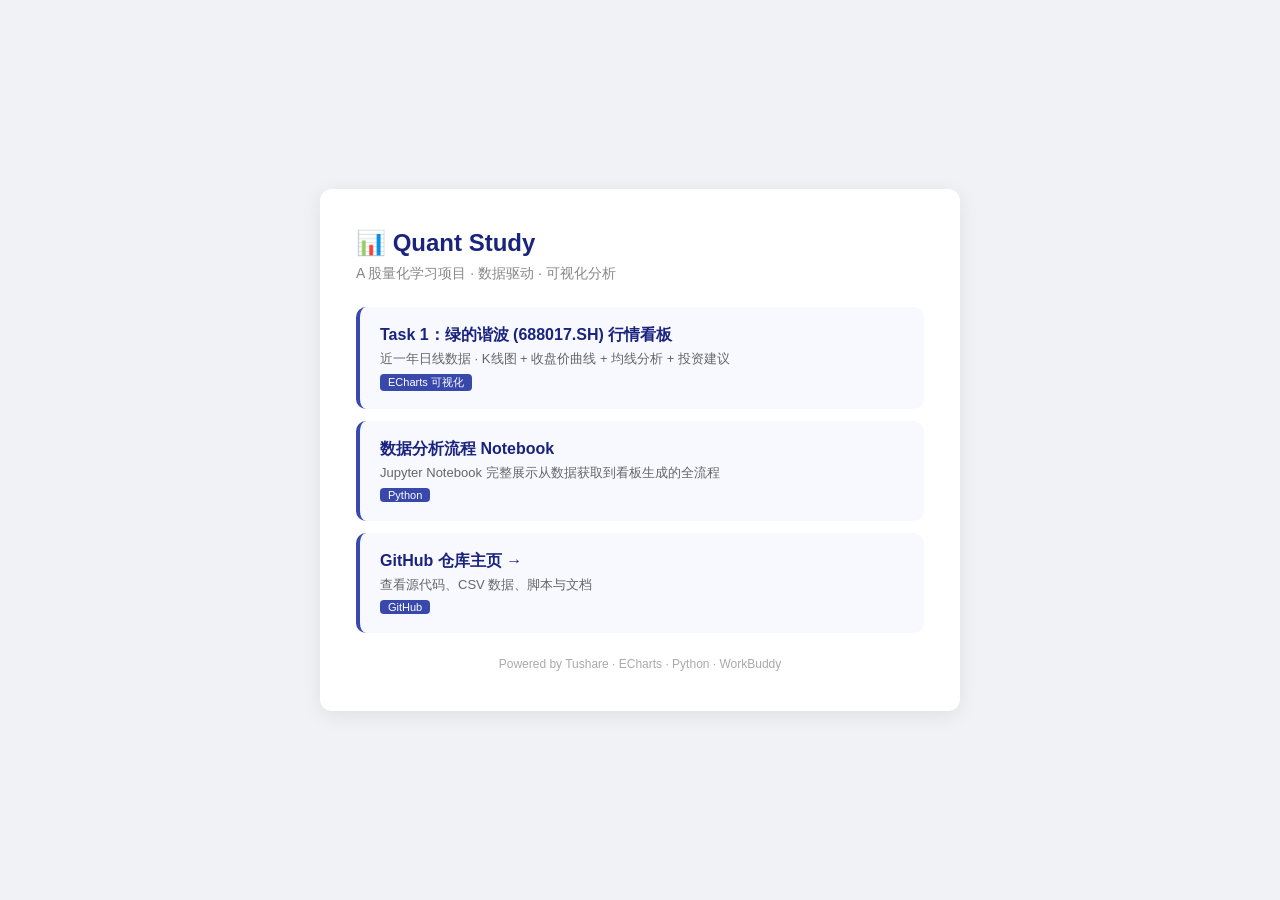
==== index.html @ 9e1e64e5 "chore: 添加根目录 index.html 入口页与 .nojekyll" ====
<!DOCTYPE html>
<html lang="zh-CN">
<head>
<meta charset="UTF-8">
<meta name="viewport" content="width=device-width, initial-scale=1.0">
<title>Quant Study - 量化学习项目</title>
<style>
  * { margin: 0; padding: 0; box-sizing: border-box; }
  body {
    font-family: -apple-system, "Microsoft YaHei", "PingFang SC", sans-serif;
    background: #f0f2f5; color: #333;
    display: flex; align-items: center; justify-content: center;
    min-height: 100vh; padding: 24px;
  }
  .card {
    max-width: 640px; width: 100%;
    background: #fff; border-radius: 12px;
    box-shadow: 0 4px 20px rgba(0,0,0,0.08);
    padding: 40px 36px;
  }
  h1 { font-size: 24px; color: #1a237e; margin-bottom: 8px; }
  .sub { color: #888; font-size: 14px; margin-bottom: 24px; }
  .task {
    display: block; padding: 18px 20px; margin-bottom: 12px;
    background: #f8f9ff; border-radius: 10px;
    border-left: 4px solid #3949ab;
    text-decoration: none; color: #333;
    transition: background 0.2s;
  }
  .task:hover { background: #eef0ff; }
  .task .title { font-size: 16px; font-weight: 700; color: #1a237e; }
  .task .desc { font-size: 13px; color: #666; margin-top: 4px; }
  .task .badge {
    display: inline-block; font-size: 11px;
    background: #3949ab; color: #fff;
    padding: 1px 8px; border-radius: 4px; margin-top: 6px;
  }
  .footer {
    text-align: center; color: #aaa; font-size: 12px;
    margin-top: 24px;
  }
</style>
</head>
<body>
<div class="card">
  <h1>📊 Quant Study</h1>
  <div class="sub">A 股量化学习项目 · 数据驱动 · 可视化分析</div>

  <a class="task" href="Task1/绿的谐波_行情看板.html">
    <div class="title">Task 1：绿的谐波 (688017.SH) 行情看板</div>
    <div class="desc">近一年日线数据 · K线图 + 收盘价曲线 + 均线分析 + 投资建议</div>
    <span class="badge">ECharts 可视化</span>
  </a>

  <a class="task" href="Task1/绿的谐波_数据分析流程.ipynb">
    <div class="title">数据分析流程 Notebook</div>
    <div class="desc">Jupyter Notebook 完整展示从数据获取到看板生成的全流程</div>
    <span class="badge">Python</span>
  </a>

  <a class="task" href="https://github.com/Huxiaojiao7/Quant-Study">
    <div class="title">GitHub 仓库主页 →</div>
    <div class="desc">查看源代码、CSV 数据、脚本与文档</div>
    <span class="badge">GitHub</span>
  </a>

  <div class="footer">
    Powered by Tushare · ECharts · Python · WorkBuddy
  </div>
</div>
</body>
</html>
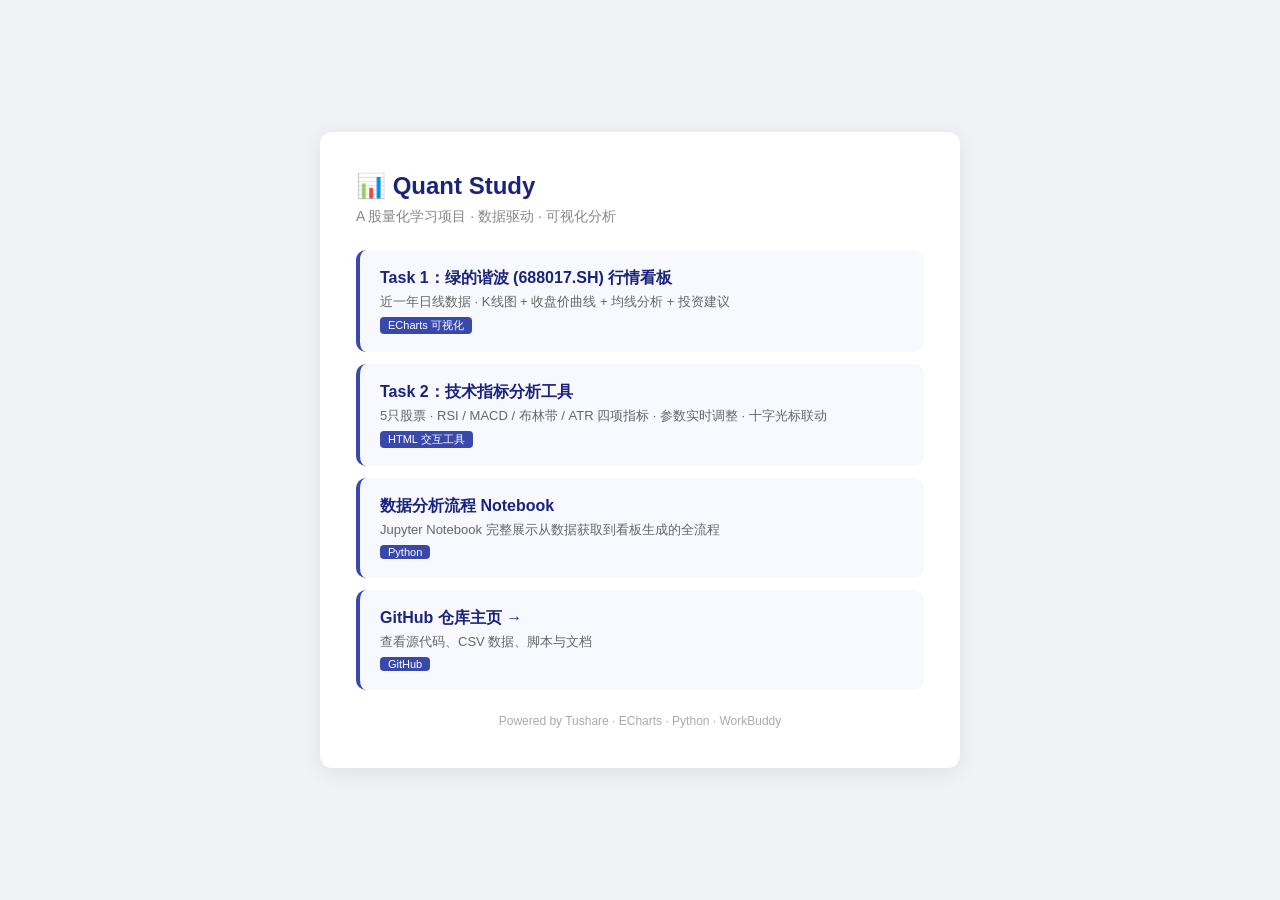
==== commit 9845ea41: "feat: 导航页新增 Task2 技术指标分析工具入口" ====
--- a/index.html
+++ b/index.html
@@ -52,6 +52,12 @@
     <span class="badge">ECharts 可视化</span>
   </a>
 
+  <a class="task" href="tech_indicator_tool/index.html">
+    <div class="title">Task 2：技术指标分析工具</div>
+    <div class="desc">5只股票 · RSI / MACD / 布林带 / ATR 四项指标 · 参数实时调整 · 十字光标联动</div>
+    <span class="badge">HTML 交互工具</span>
+  </a>
+
   <a class="task" href="Task1/绿的谐波_数据分析流程.ipynb">
     <div class="title">数据分析流程 Notebook</div>
     <div class="desc">Jupyter Notebook 完整展示从数据获取到看板生成的全流程</div>
